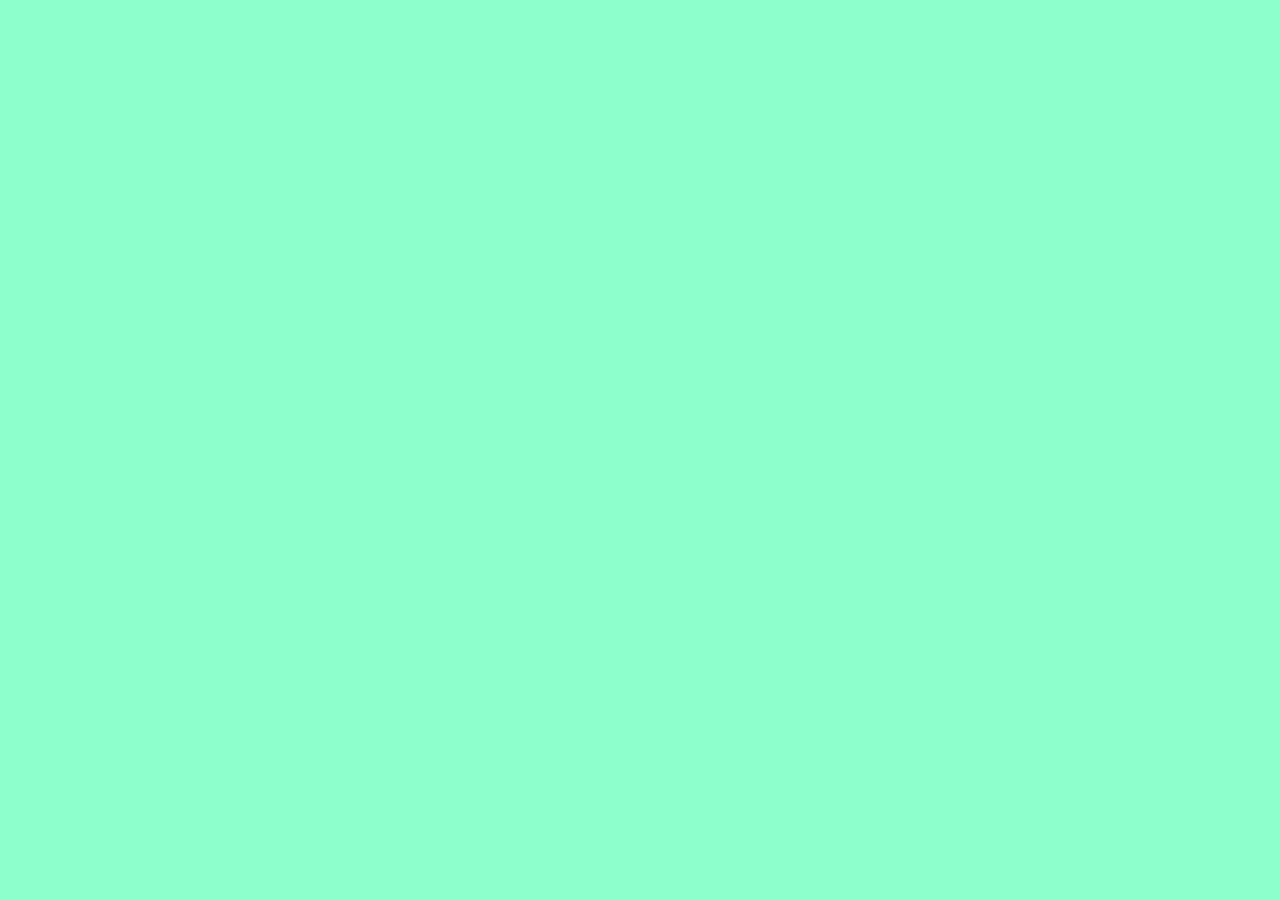
==== game.html @ 7db30818 "Add basic structure to main page and style" ====
<!DOCTYPE html>
<html lang="en">
<head>
    <meta charset="UTF-8">
    <meta http-equiv="X-UA-Compatible" content="IE=edge">
    <meta name="viewport" content="width=device-width, initial-scale=1.0">
    <link rel="stylesheet" href="assets/css/index.css">
    <title>Quiz Game</title>
</head>
<body>
    <div class="container">
        <div id="game">
             
        </div>
    </div>
    <script src="assets/js/script.js"></script>
</body>
</html>
---- assets/css/index.css ----
@import url('https://fonts.googleapis.com/css2?family=Josefin+Sans:ital,wght@0,100;0,200;0,300;0,400;0,500;0,600;0,700;1,100;1,200;1,300;1,400;1,500;1,600;1,700&family=Mukta:wght@200;300;400;500;600;700;800&display=swap');
:root {
    background-color: #8DFFCD;
    font-size: 62.5%;
}

* {
    box-sizing: border-box;
    font-family: 'Josefin Sans', sans-serif;
    margin: 0;
    padding: 0;
    color: #333;
}

h1 {
    font-family: 'Mukta', sans-serif;
    font-weight: 800;
    font-size: 4rem;
}

.container {
    width: 100vw;
    height: 100vh;
    display: flex;
    justify-content: center;
    align-items: center;
    max-width: 80rem;
    margin: 0 auto;
    padding: 2rem;
    flex-direction: column;
}

.container > * {
    width: 100%;
}

.flex-column {
    display: flex;
    flex-direction: column;
    align-items: center;
}

/* BUTTONS */
.btn {
    font-size: 1.8rem;
    padding: 1rem 0;
    width: 20rem;
    text-align: center;
    border: 0.1rem solid #BCFFDB;
    margin-bottom: 2rem;
    text-decoration: none;
    color: #fff;
    background-color: #4F9D69;
}
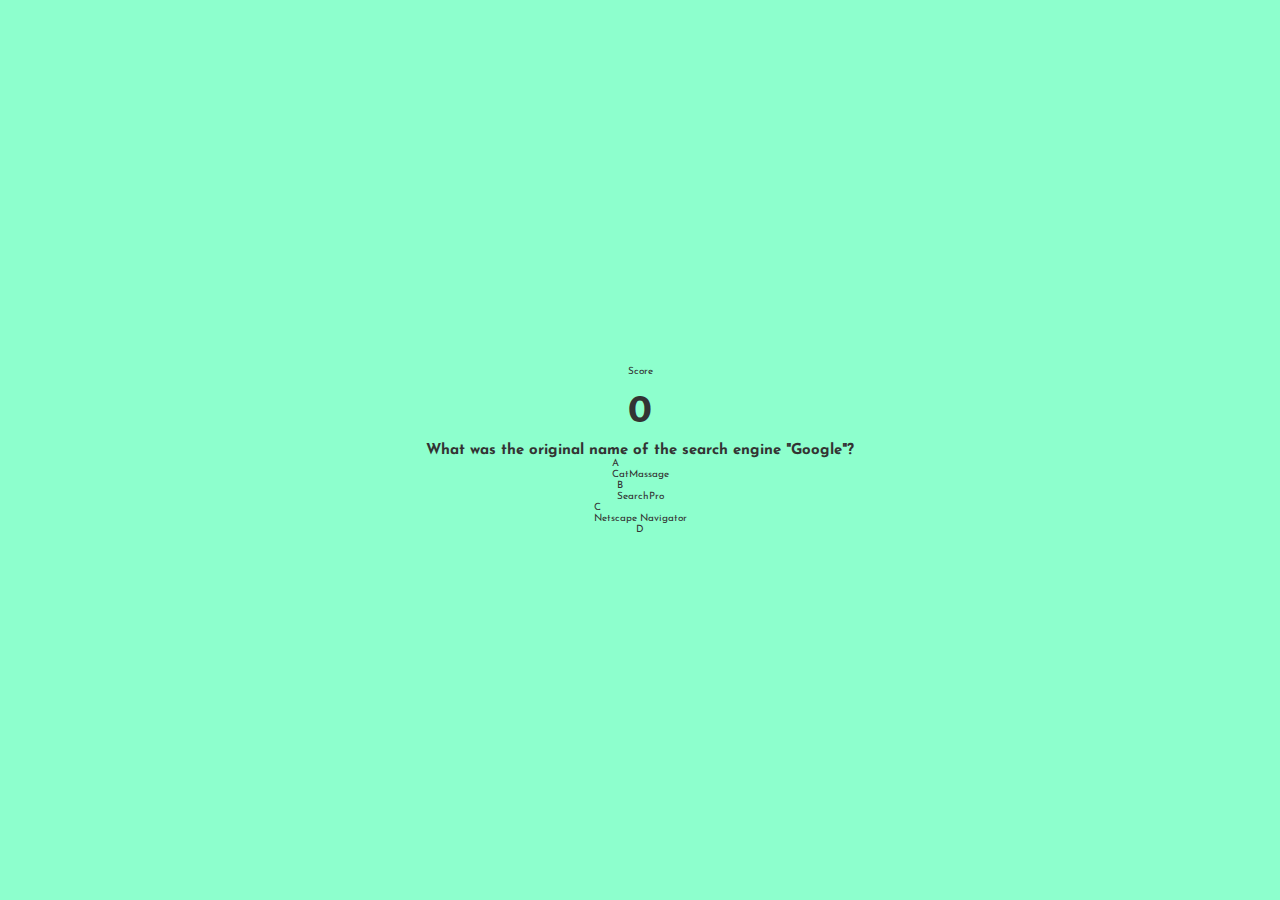
==== commit fd3a70f0: "Add javascript for the beginning of the game" ====
--- a/game.html
+++ b/game.html
@@ -9,8 +9,47 @@
 </head>
 <body>
     <div class="container">
-        <div id="game">
-             
+        <div class="container">
+            <div id="game" class="justify-center flex-column">
+                <div id="hud">
+                    <div id="hud-item">
+                        <p id="progressText" class="hud-prefix">
+                        </p>
+                        <div id="progressBar">
+                            <div id="progressBarFull"></div>
+                        </div>
+                    </div>
+                <div id="game" class="justify-center flex-column">
+                    <div id="hud">
+                        <div id="hud-item">
+                            <p class="hud-prefix">
+                                Score
+                            </p>
+                            <h1 class="hud-main-text" id="score">
+                                0
+                            </h1>
+                        </div>
+                    </div>
+                </div>
+            </div>
+                <h2 id="question"></h2>
+                <div class="choice-container">
+                    <p class="choice-prefix">A</p>
+                    <p class="choice-text" data-number ='1'></p>
+                </div>
+                <div class="choice-container">
+                    <p class="choice-prefix">B</p>
+                    <p class="choice-text" data-number ='2'></p>
+                </div>
+                <div class="choice-container">
+                    <p class="choice-prefix">C</p>
+                    <p class="choice-text" data-number ='3'></p>
+                </div>
+                <div class="choice-container">
+                    <p class="choice-prefix">D</p>
+                    <p class="choice-text" data-number ='4'></p>
+                </div>
+            </div>
         </div>
     </div>
     <script src="assets/js/script.js"></script>
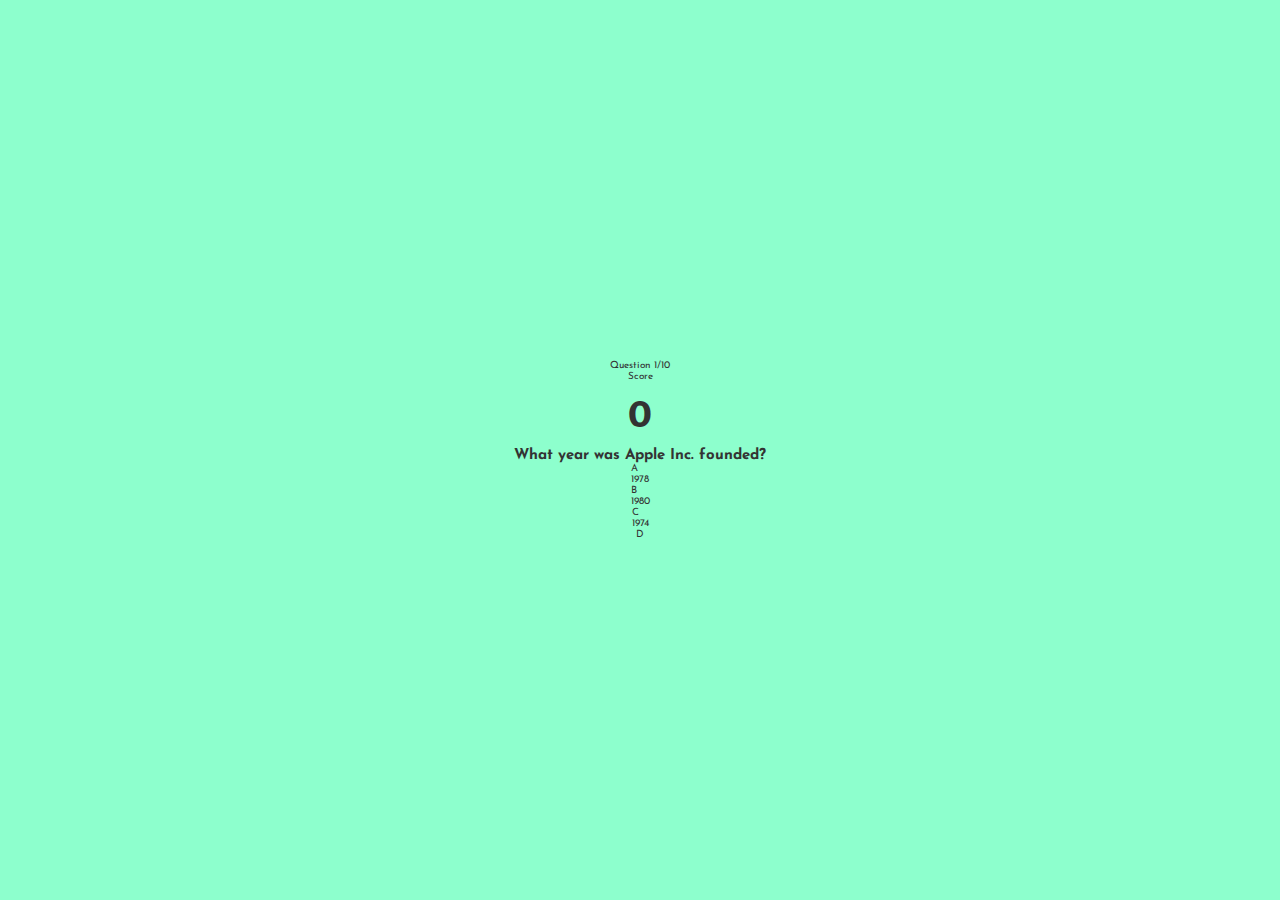
==== commit f265259b: "Add functions for correct answer and wrong answers as well a start game" ====
--- a/game.html
+++ b/game.html
@@ -35,19 +35,19 @@
                 <h2 id="question"></h2>
                 <div class="choice-container">
                     <p class="choice-prefix">A</p>
-                    <p class="choice-text" data-number ='1'></p>
+                    <p class="choice-text"></p>
                 </div>
                 <div class="choice-container">
                     <p class="choice-prefix">B</p>
-                    <p class="choice-text" data-number ='2'></p>
+                    <p class="choice-text"></p>
                 </div>
                 <div class="choice-container">
                     <p class="choice-prefix">C</p>
-                    <p class="choice-text" data-number ='3'></p>
+                    <p class="choice-text"></p>
                 </div>
                 <div class="choice-container">
                     <p class="choice-prefix">D</p>
-                    <p class="choice-text" data-number ='4'></p>
+                    <p class="choice-text"></p>
                 </div>
             </div>
         </div>
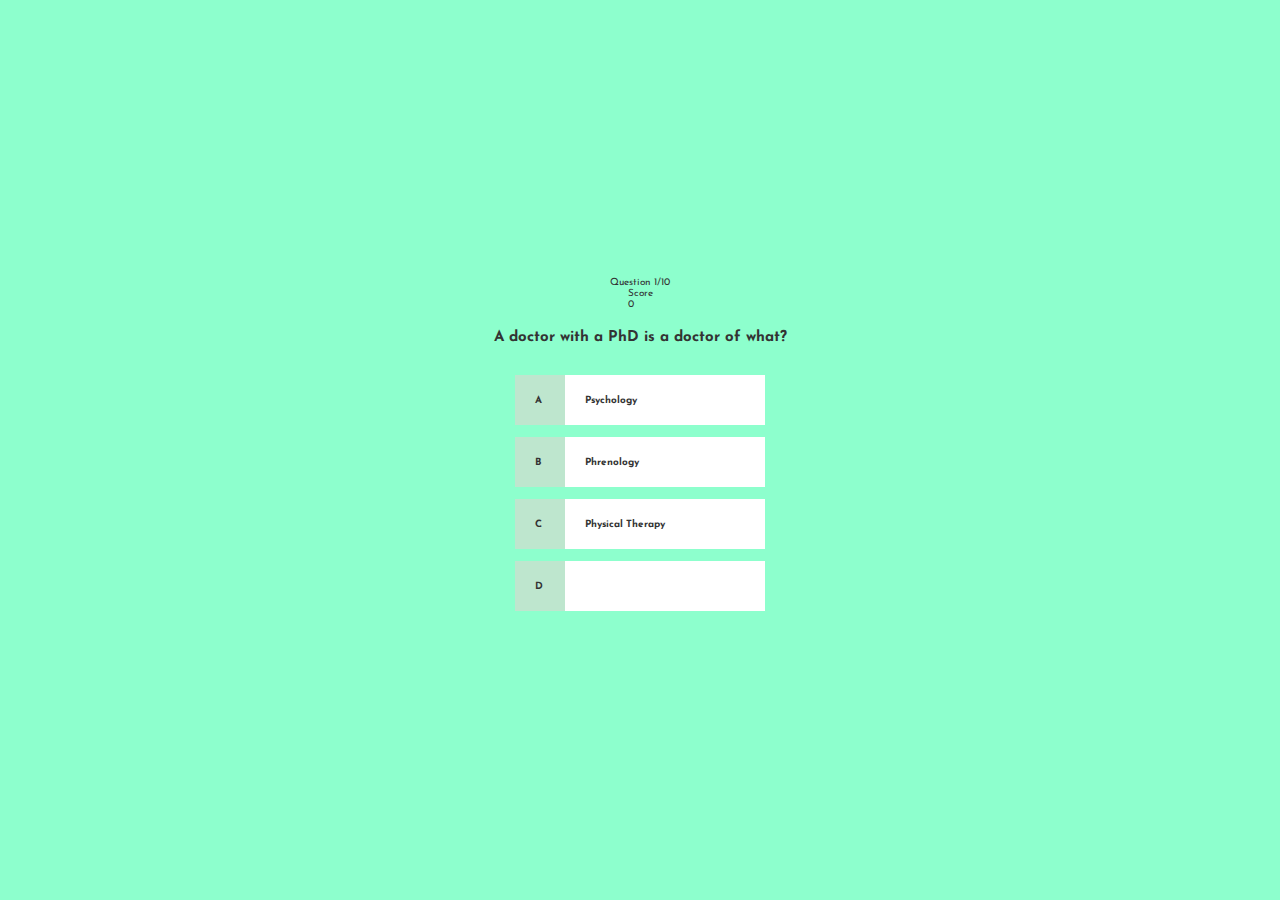
==== commit a4146cb0: "Add style to question in game page and correct game page html" ====
--- a/game.html
+++ b/game.html
@@ -25,9 +25,9 @@
                             <p class="hud-prefix">
                                 Score
                             </p>
-                            <h1 class="hud-main-text" id="score">
+                            <p class="hud-main-text" id="score">
                                 0
-                            </h1>
+                            </p>
                         </div>
                     </div>
                 </div>
--- a/assets/css/index.css
+++ b/assets/css/index.css
@@ -52,3 +52,37 @@
     color: #fff;
     background-color: #4F9D69;
 }
+
+/* QUESTION */
+
+#question {
+    margin-top: 2rem;
+    margin-bottom: 3rem;
+}
+
+
+/* CHOICES */
+
+.choice-container {
+    display: flex;
+    flex-direction: row;
+    margin-bottom: 1.2rem;
+}
+
+.choice-prefix {
+    background-color: #BEE6CE;
+    width: 5rem;
+    height: 5rem;
+    color: #333;
+    font-weight: 800;
+    padding: 2rem;
+}
+
+.choice-text {
+    background-color: #fff;
+    width: 20rem;
+    height: 5rem;
+    color: #333;
+    font-weight: 800;
+    padding: 2rem;
+}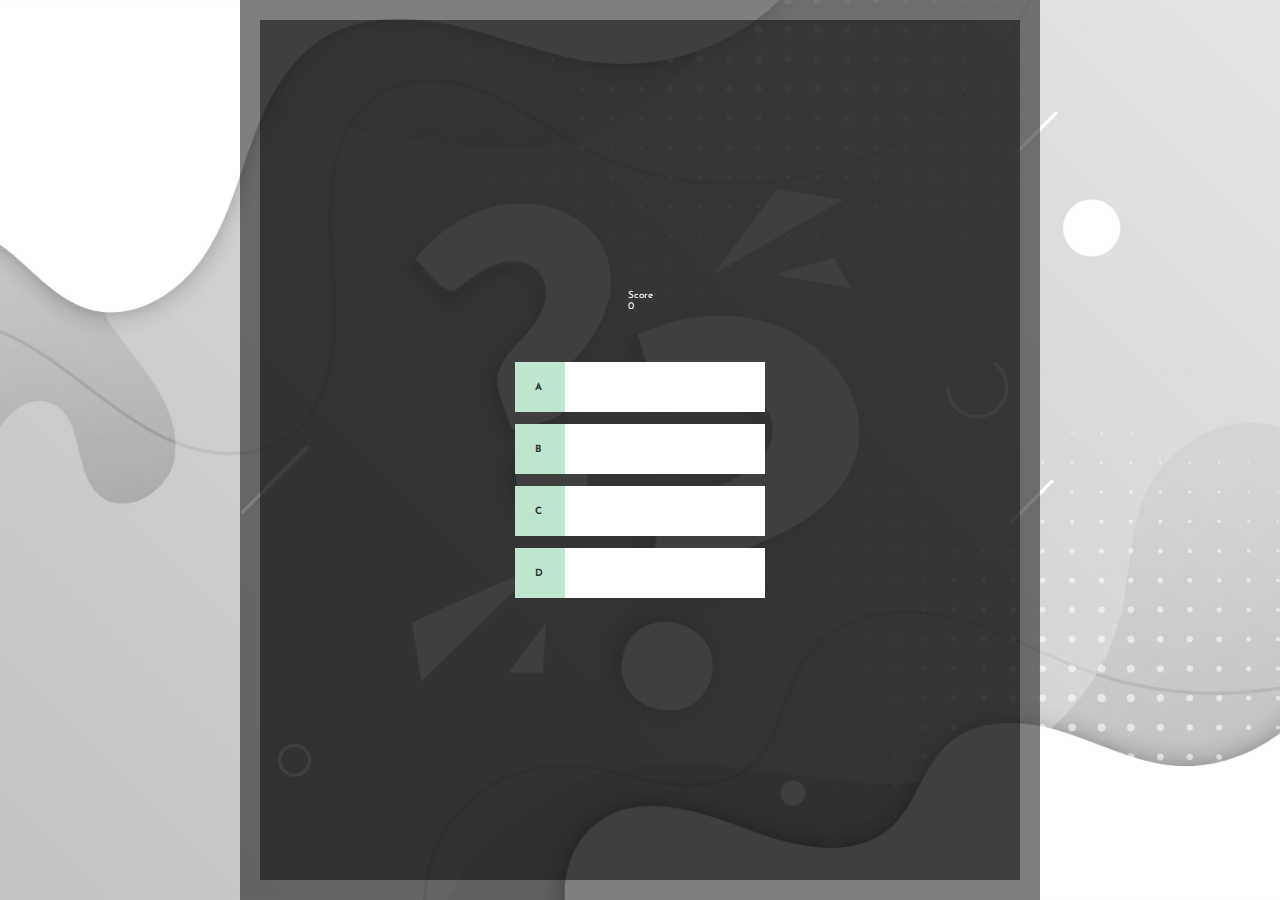
==== commit b56876c3: "Change style for the pages and add a background image" ====
--- a/game.html
+++ b/game.html
@@ -8,50 +8,52 @@
     <title>Quiz Game</title>
 </head>
 <body>
-    <div class="container">
+    <header>
         <div class="container">
-            <div id="game" class="justify-center flex-column">
-                <div id="hud">
-                    <div id="hud-item">
-                        <p id="progressText" class="hud-prefix">
-                        </p>
-                        <div id="progressBar">
-                            <div id="progressBarFull"></div>
-                        </div>
-                    </div>
+            <div class="container">
                 <div id="game" class="justify-center flex-column">
                     <div id="hud">
                         <div id="hud-item">
-                            <p class="hud-prefix">
-                                Score
+                            <p id="progressText" class="hud-prefix">
                             </p>
-                            <p class="hud-main-text" id="score">
-                                0
-                            </p>
+                            <div id="progressBar">
+                                <div id="progressBarFull"></div>
+                            </div>
                         </div>
+                        <div id="game" class="justify-center flex-column">
+                            <div id="hud">
+                                <div id="hud-item">
+                                    <p class="hud-prefix">
+                                        Score
+                                    </p>
+                                    <p class="hud-main-text" id="score">
+                                        0
+                                    </p>
+                                </div>
+                            </div>
+                        </div>
+                    </div>
+                    <h2 id="question"></h2>
+                    <div class="choice-container">
+                        <p class="choice-prefix">A</p>
+                        <p class="choice-text"></p>
+                    </div>
+                    <div class="choice-container">
+                        <p class="choice-prefix">B</p>
+                        <p class="choice-text"></p>
+                    </div>
+                    <div class="choice-container">
+                        <p class="choice-prefix">C</p>
+                        <p class="choice-text"></p>
+                    </div>
+                    <div class="choice-container">
+                        <p class="choice-prefix">D</p>
+                        <p class="choice-text"></p>
                     </div>
                 </div>
             </div>
-                <h2 id="question"></h2>
-                <div class="choice-container">
-                    <p class="choice-prefix">A</p>
-                    <p class="choice-text"></p>
-                </div>
-                <div class="choice-container">
-                    <p class="choice-prefix">B</p>
-                    <p class="choice-text"></p>
-                </div>
-                <div class="choice-container">
-                    <p class="choice-prefix">C</p>
-                    <p class="choice-text"></p>
-                </div>
-                <div class="choice-container">
-                    <p class="choice-prefix">D</p>
-                    <p class="choice-text"></p>
-                </div>
-            </div>
         </div>
-    </div>
+    </header>
     <script src="assets/js/script.js"></script>
 </body>
 </html>--- a/assets/css/index.css
+++ b/assets/css/index.css
@@ -1,6 +1,5 @@
 @import url('https://fonts.googleapis.com/css2?family=Josefin+Sans:ital,wght@0,100;0,200;0,300;0,400;0,500;0,600;0,700;1,100;1,200;1,300;1,400;1,500;1,600;1,700&family=Mukta:wght@200;300;400;500;600;700;800&display=swap');
 :root {
-    background-color: #8DFFCD;
     font-size: 62.5%;
 }
 
@@ -9,13 +8,21 @@
     font-family: 'Josefin Sans', sans-serif;
     margin: 0;
     padding: 0;
-    color: #333;
+    color: #fff;
 }
 
 h1 {
     font-family: 'Mukta', sans-serif;
     font-weight: 800;
     font-size: 4rem;
+}
+
+/* INDEX PAGE */
+
+header{
+    background: url('../images/question_pattern.jpg') center no-repeat no-repeat;
+    background-size: cover;
+    /* <a href="https://www.freepik.com/free-vector/mystery-confusion-question-mark-background-liquid-style_38091790.htm#page=3&query=quiz%20pattern&position=15&from_view=search&track=ais">Image by starline</a> on Freepik */
 }
 
 .container {
@@ -28,6 +35,7 @@
     margin: 0 auto;
     padding: 2rem;
     flex-direction: column;
+    background-color: rgb(0, 0, 0, 0.5);
 }
 
 .container > * {
@@ -46,11 +54,11 @@
     padding: 1rem 0;
     width: 20rem;
     text-align: center;
-    border: 0.1rem solid #BCFFDB;
+    border: 0.1rem solid #fff;
     margin-bottom: 2rem;
     text-decoration: none;
     color: #fff;
-    background-color: #4F9D69;
+    background-color: #000;
 }
 
 /* QUESTION */
@@ -85,4 +93,12 @@
     color: #333;
     font-weight: 800;
     padding: 2rem;
+}
+
+.correct {
+    background-color: #4F9D69;
+}
+
+.incorrect {
+    background-color: #ff5400;
 }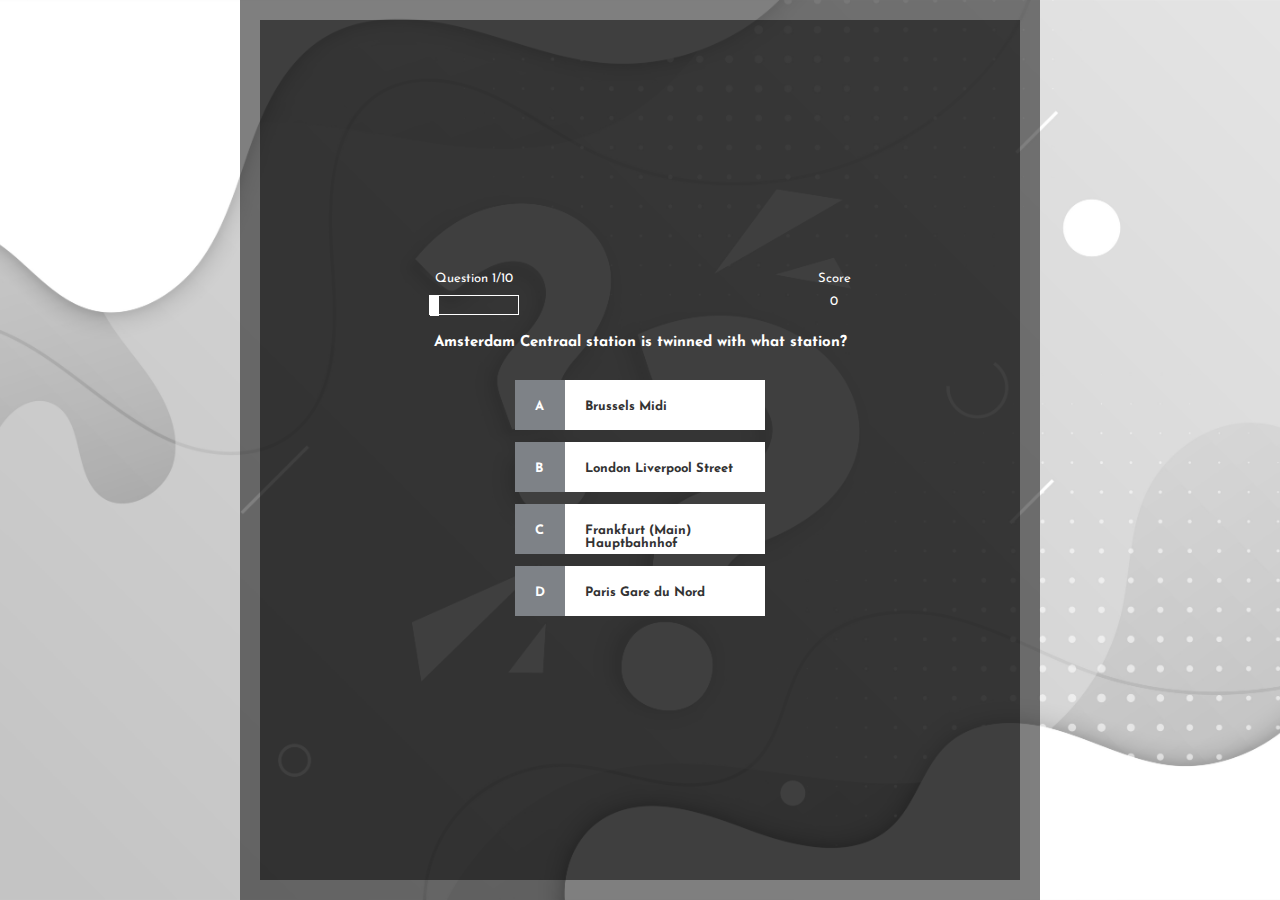
==== commit cc0f2189: "Correct bug to show score" ====
--- a/game.html
+++ b/game.html
@@ -26,9 +26,7 @@
                                     <p class="hud-prefix">
                                         Score
                                     </p>
-                                    <p class="hud-main-text" id="score">
-                                        0
-                                    </p>
+                                    <p class="hud-main-text" id="score"></p>
                                 </div>
                             </div>
                         </div>
--- a/assets/css/index.css
+++ b/assets/css/index.css
@@ -48,6 +48,23 @@
     align-items: center;
 }
 
+#progressBar {
+    margin-top: 1rem;
+    width: 9rem;
+    height: 2rem;
+    border: 0.1rem solid #fff;
+}
+
+#progressBarFull {
+    height: inherit;
+    background-color: #fff;
+}
+
+#score {
+    margin-top: 1rem;
+}
+
+
 /* BUTTONS */
 .btn {
     font-size: 1.8rem;
@@ -61,11 +78,24 @@
     background-color: #000;
 }
 
+/* GAME */
+
+/* HUD */
+
+#hud {
+    display: flex;
+    justify-content: space-around;
+    width: inherit;
+    text-align: center;
+    font-size: 1.3rem;
+}
+
 /* QUESTION */
 
 #question {
-    margin-top: 2rem;
-    margin-bottom: 3rem;
+    margin: 2rem 10rem 3rem;
+    text-align: center;
+    font-size: 1.5rem;
 }
 
 
@@ -78,12 +108,13 @@
 }
 
 .choice-prefix {
-    background-color: #BEE6CE;
+    background-color: #7E8287;
     width: 5rem;
     height: 5rem;
-    color: #333;
+    color: #fff;
     font-weight: 800;
     padding: 2rem;
+    font-size: 1.3rem;
 }
 
 .choice-text {
@@ -93,6 +124,7 @@
     color: #333;
     font-weight: 800;
     padding: 2rem;
+    font-size: 1.3rem;
 }
 
 .correct {
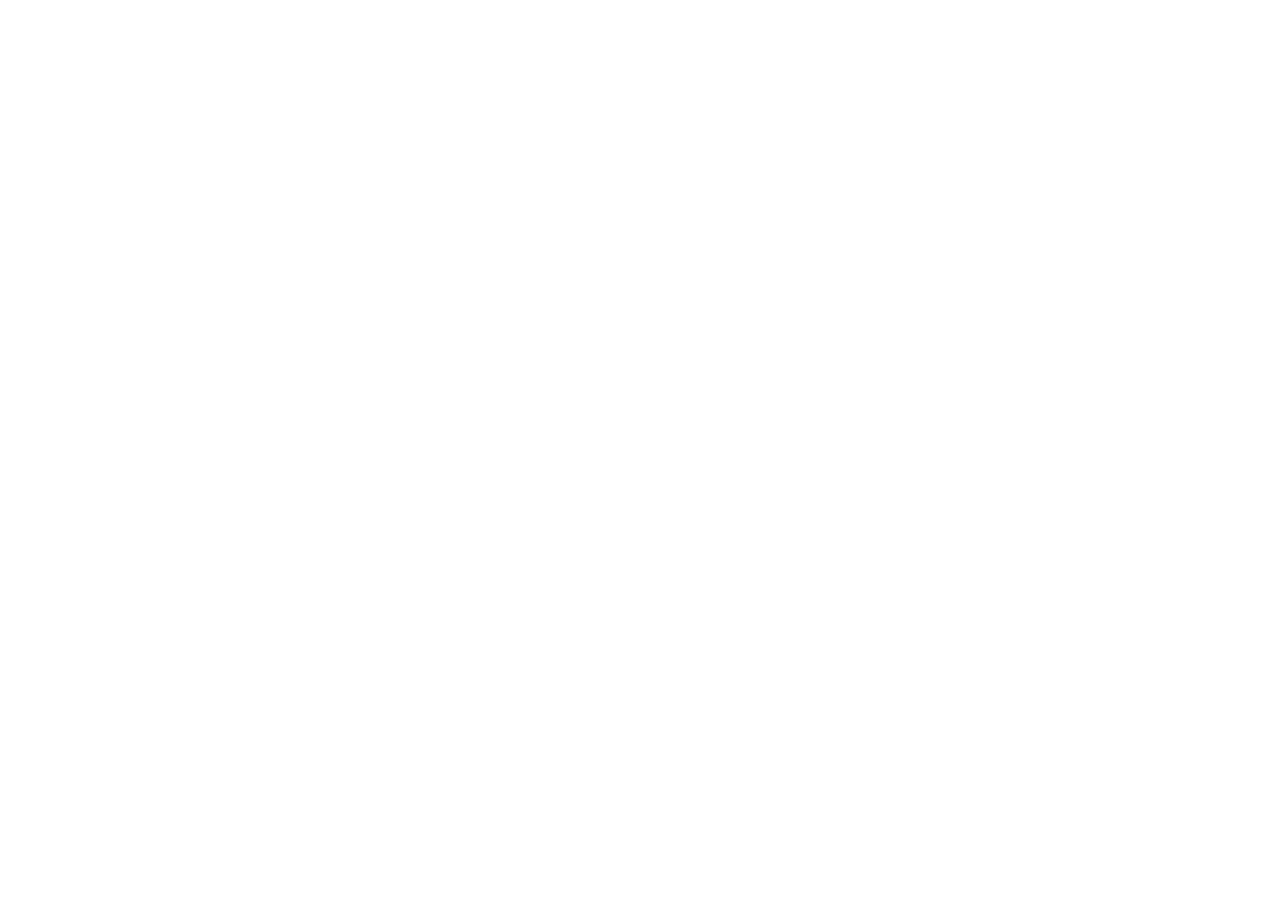
==== commit b5dc39b2: "Add const for the entrance of the page" ====
--- a/game.html
+++ b/game.html
@@ -9,48 +9,7 @@
 </head>
 <body>
     <header>
-        <div class="container">
-            <div class="container">
-                <div id="game" class="justify-center flex-column">
-                    <div id="hud">
-                        <div id="hud-item">
-                            <p id="progressText" class="hud-prefix">
-                            </p>
-                            <div id="progressBar">
-                                <div id="progressBarFull"></div>
-                            </div>
-                        </div>
-                        <div id="game" class="justify-center flex-column">
-                            <div id="hud">
-                                <div id="hud-item">
-                                    <p class="hud-prefix">
-                                        Score
-                                    </p>
-                                    <p class="hud-main-text" id="score"></p>
-                                </div>
-                            </div>
-                        </div>
-                    </div>
-                    <h2 id="question"></h2>
-                    <div class="choice-container">
-                        <p class="choice-prefix">A</p>
-                        <p class="choice-text"></p>
-                    </div>
-                    <div class="choice-container">
-                        <p class="choice-prefix">B</p>
-                        <p class="choice-text"></p>
-                    </div>
-                    <div class="choice-container">
-                        <p class="choice-prefix">C</p>
-                        <p class="choice-text"></p>
-                    </div>
-                    <div class="choice-container">
-                        <p class="choice-prefix">D</p>
-                        <p class="choice-text"></p>
-                    </div>
-                </div>
-            </div>
-        </div>
+        
     </header>
     <script src="assets/js/script.js"></script>
 </body>
--- a/assets/css/index.css
+++ b/assets/css/index.css
@@ -15,6 +15,10 @@
     font-family: 'Mukta', sans-serif;
     font-weight: 800;
     font-size: 4rem;
+}
+
+.hide {
+    display: none;
 }
 
 /* INDEX PAGE */
